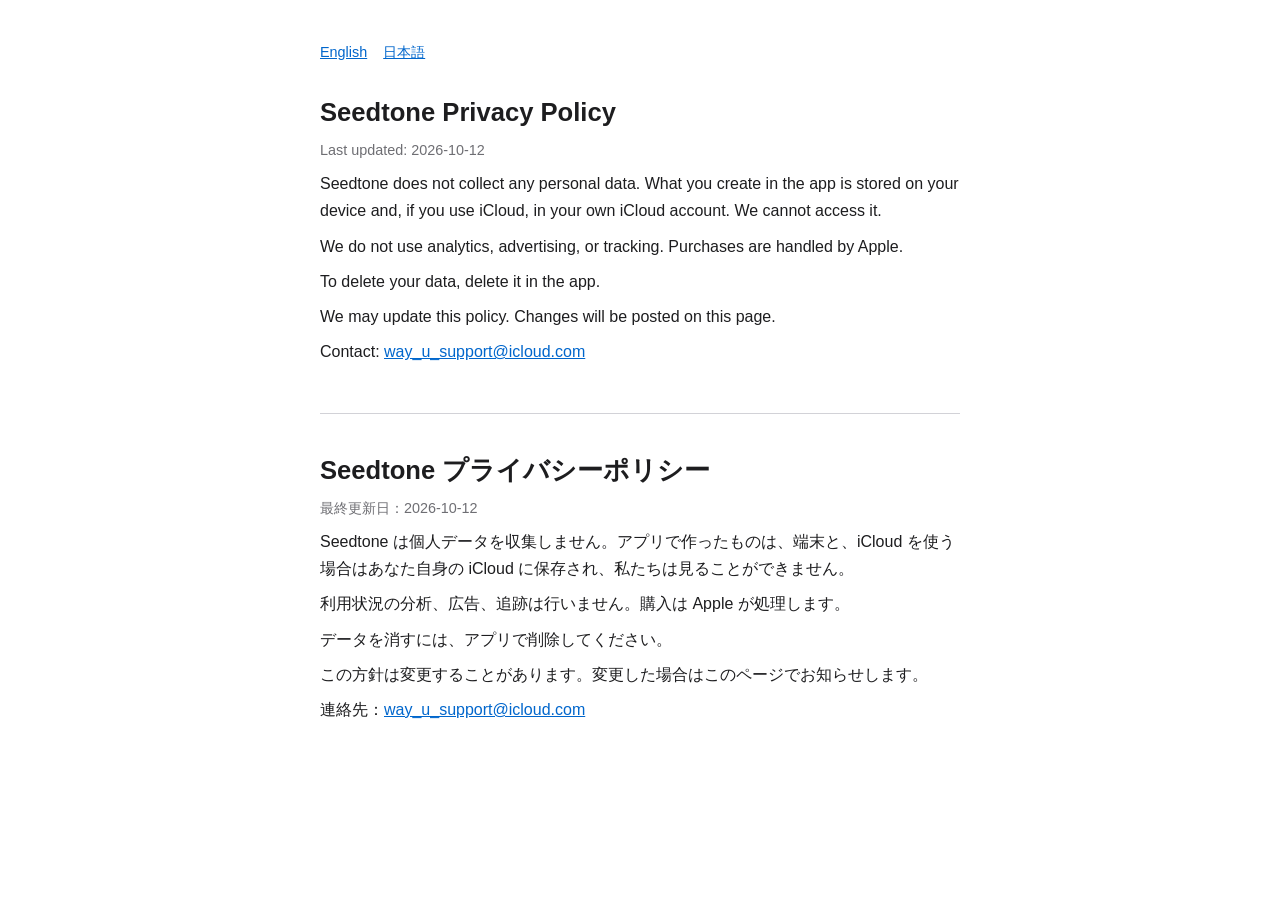
==== privacy.html @ 20342a98 "Support and privacy pages" ====
<!doctype html>
<html lang="en">
<head>
<meta charset="utf-8">
<meta name="viewport" content="width=device-width, initial-scale=1">
<title>Seedtone Privacy Policy</title>
<link rel="stylesheet" href="style.css">
</head>
<body>
<main>
<nav class="lang"><a href="#en">English</a><a href="#ja">日本語</a></nav>

<section id="en" lang="en">
<h1>Seedtone Privacy Policy</h1>
<p class="updated">Last updated: 2026-10-12</p>
<p>Seedtone does not collect any personal data. What you create in the app is stored on your device and, if you use iCloud, in your own iCloud account. We cannot access it.</p>
<p>We do not use analytics, advertising, or tracking. Purchases are handled by Apple.</p>
<p>To delete your data, delete it in the app.</p>
<p>We may update this policy. Changes will be posted on this page.</p>
<p>Contact: <a href="mailto:way_u_support@icloud.com?subject=%5BSeedtone%5D%20">way_u_support@icloud.com</a></p>
</section>

<section id="ja" lang="ja">
<h1>Seedtone プライバシーポリシー</h1>
<p class="updated">最終更新日：2026-10-12</p>
<p>Seedtone は個人データを収集しません。アプリで作ったものは、端末と、iCloud を使う場合はあなた自身の iCloud に保存され、私たちは見ることができません。</p>
<p>利用状況の分析、広告、追跡は行いません。購入は Apple が処理します。</p>
<p>データを消すには、アプリで削除してください。</p>
<p>この方針は変更することがあります。変更した場合はこのページでお知らせします。</p>
<p>連絡先：<a href="mailto:way_u_support@icloud.com?subject=%5BSeedtone%5D%20">way_u_support@icloud.com</a></p>
</section>
</main>
</body>
</html>
---- style.css ----
:root {
  color-scheme: light dark;
  --ink: #1d1d1f;
  --muted: #6e6e73;
  --line: #d2d2d7;
  --paper: #ffffff;
  --link: #0066cc;
}
@media (prefers-color-scheme: dark) {
  :root { --ink: #f5f5f7; --muted: #a1a1a6; --line: #424245; --paper: #111113; --link: #4da3ff; }
}
* { box-sizing: border-box; }
body {
  margin: 0;
  background: var(--paper);
  color: var(--ink);
  font: 16px/1.7 -apple-system, BlinkMacSystemFont, "Helvetica Neue", "Hiragino Sans", "Hiragino Kaku Gothic ProN", sans-serif;
}
main { max-width: 42rem; margin: 0 auto; padding: 2.5rem 16px 4rem; }
a { color: var(--link); }
h1 { font-size: 1.6rem; line-height: 1.3; margin: 0 0 .25rem; }
h2 { font-size: 1.05rem; margin: 2rem 0 .25rem; }
p { margin: .5rem 0; }
.updated, .note { color: var(--muted); font-size: .9rem; }
nav.lang { display: flex; gap: 1rem; font-size: .9rem; margin-bottom: 2rem; }
section + section { border-top: 1px solid var(--line); margin-top: 3rem; padding-top: 2.5rem; }
footer { color: var(--muted); font-size: .85rem; margin-top: 3rem; }
ul.apps { list-style: none; padding: 0; }
ul.apps li { padding: 1rem 0; border-bottom: 1px solid var(--line); }
ul.apps strong { font-size: 1.1rem; }
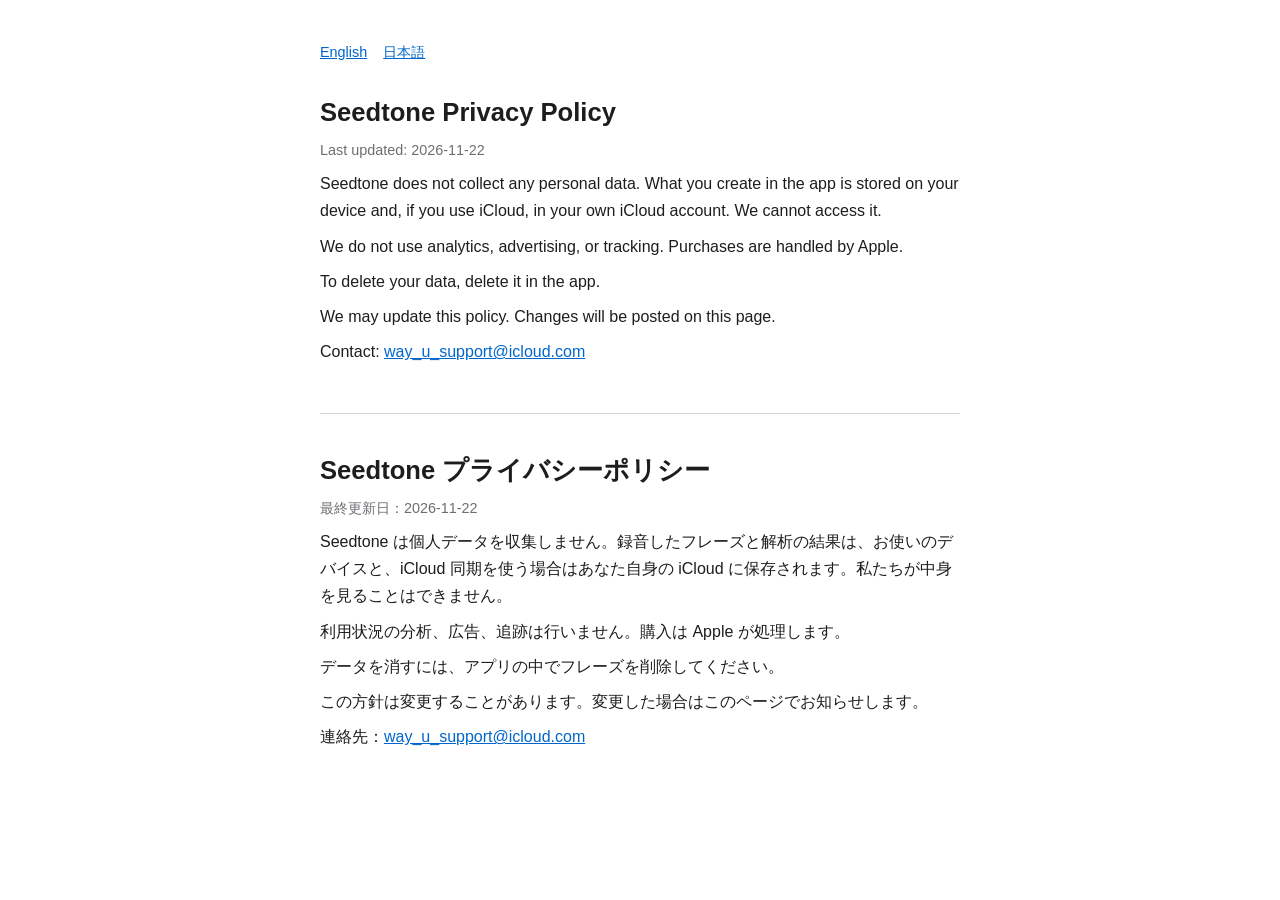
==== commit e7a7d9b7: "Update Japanese wording" ====
--- a/privacy.html
+++ b/privacy.html
@@ -12,7 +12,7 @@
 
 <section id="en" lang="en">
 <h1>Seedtone Privacy Policy</h1>
-<p class="updated">Last updated: 2026-10-12</p>
+<p class="updated">Last updated: 2026-11-22</p>
 <p>Seedtone does not collect any personal data. What you create in the app is stored on your device and, if you use iCloud, in your own iCloud account. We cannot access it.</p>
 <p>We do not use analytics, advertising, or tracking. Purchases are handled by Apple.</p>
 <p>To delete your data, delete it in the app.</p>
@@ -22,10 +22,10 @@
 
 <section id="ja" lang="ja">
 <h1>Seedtone プライバシーポリシー</h1>
-<p class="updated">最終更新日：2026-10-12</p>
-<p>Seedtone は個人データを収集しません。アプリで作ったものは、端末と、iCloud を使う場合はあなた自身の iCloud に保存され、私たちは見ることができません。</p>
+<p class="updated">最終更新日：2026-11-22</p>
+<p>Seedtone は個人データを収集しません。録音したフレーズと解析の結果は、お使いのデバイスと、iCloud 同期を使う場合はあなた自身の iCloud に保存されます。私たちが中身を見ることはできません。</p>
 <p>利用状況の分析、広告、追跡は行いません。購入は Apple が処理します。</p>
-<p>データを消すには、アプリで削除してください。</p>
+<p>データを消すには、アプリの中でフレーズを削除してください。</p>
 <p>この方針は変更することがあります。変更した場合はこのページでお知らせします。</p>
 <p>連絡先：<a href="mailto:way_u_support@icloud.com?subject=%5BSeedtone%5D%20">way_u_support@icloud.com</a></p>
 </section>
